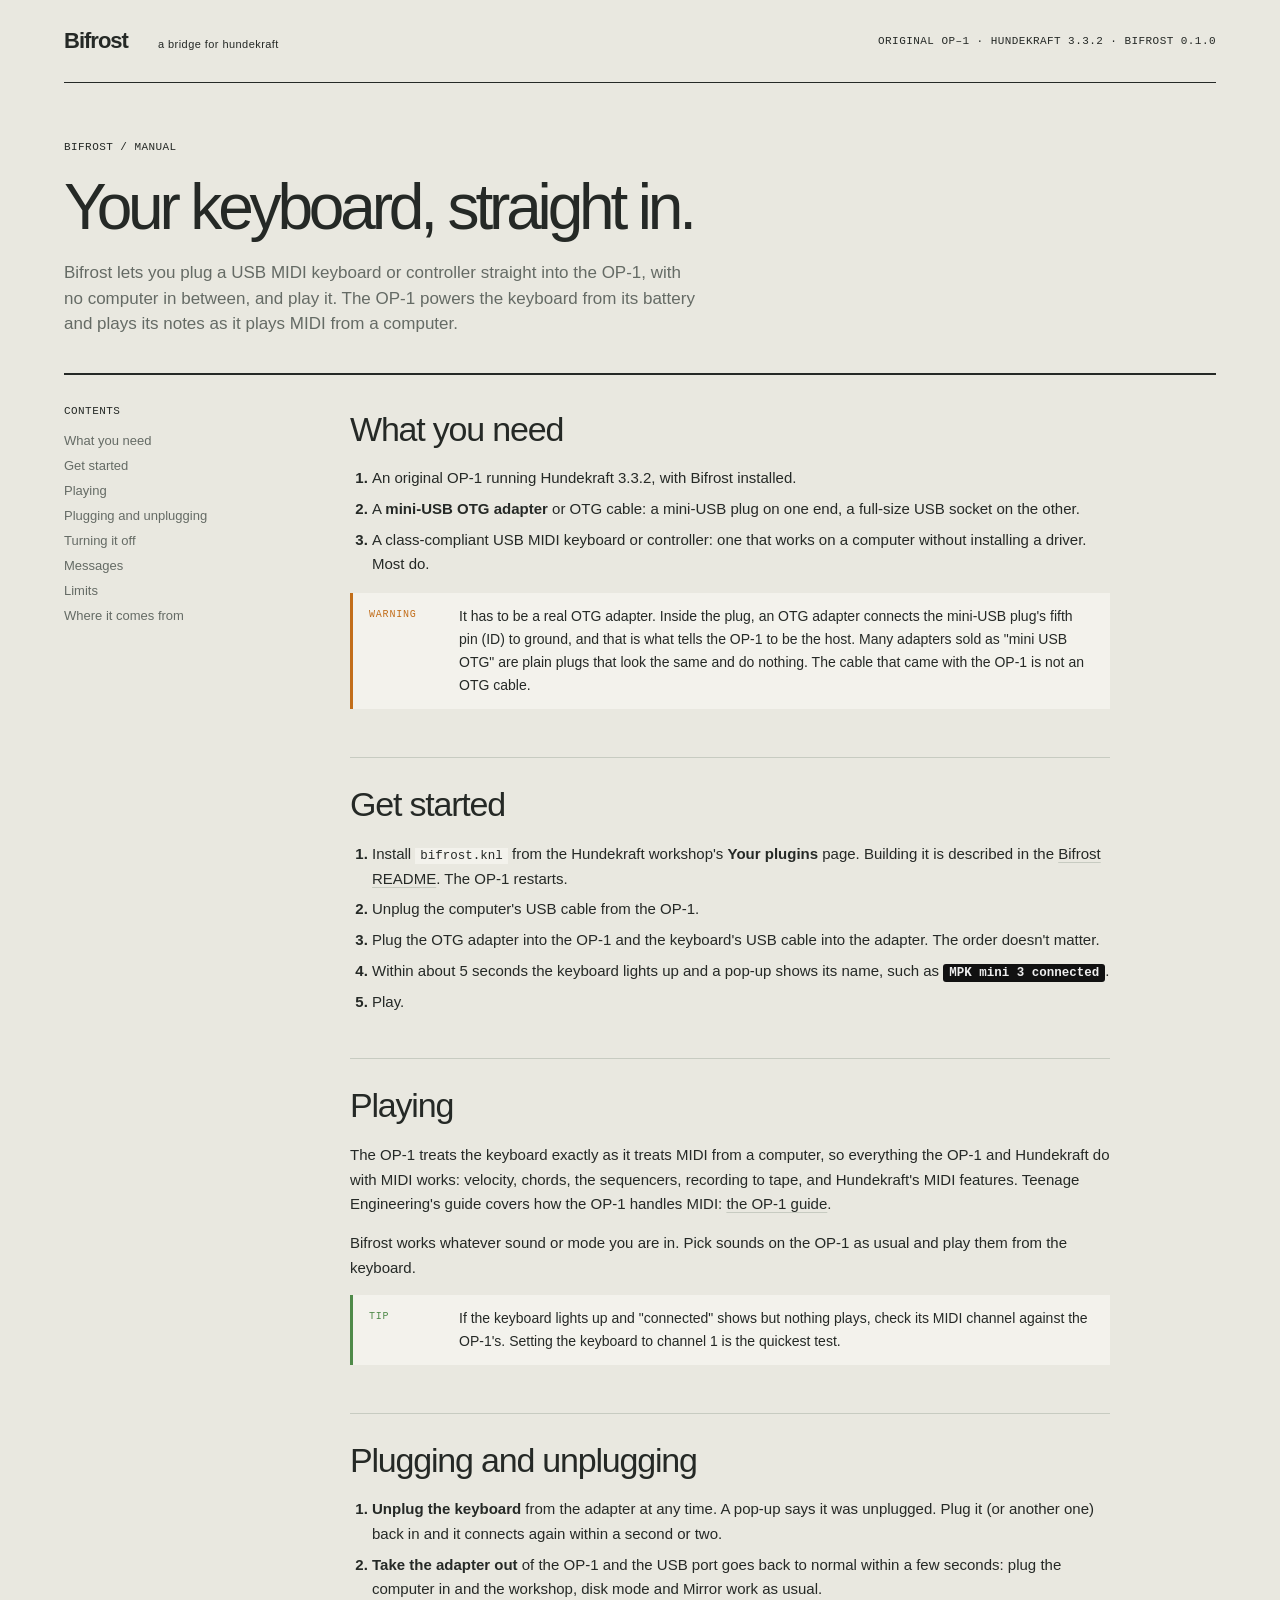
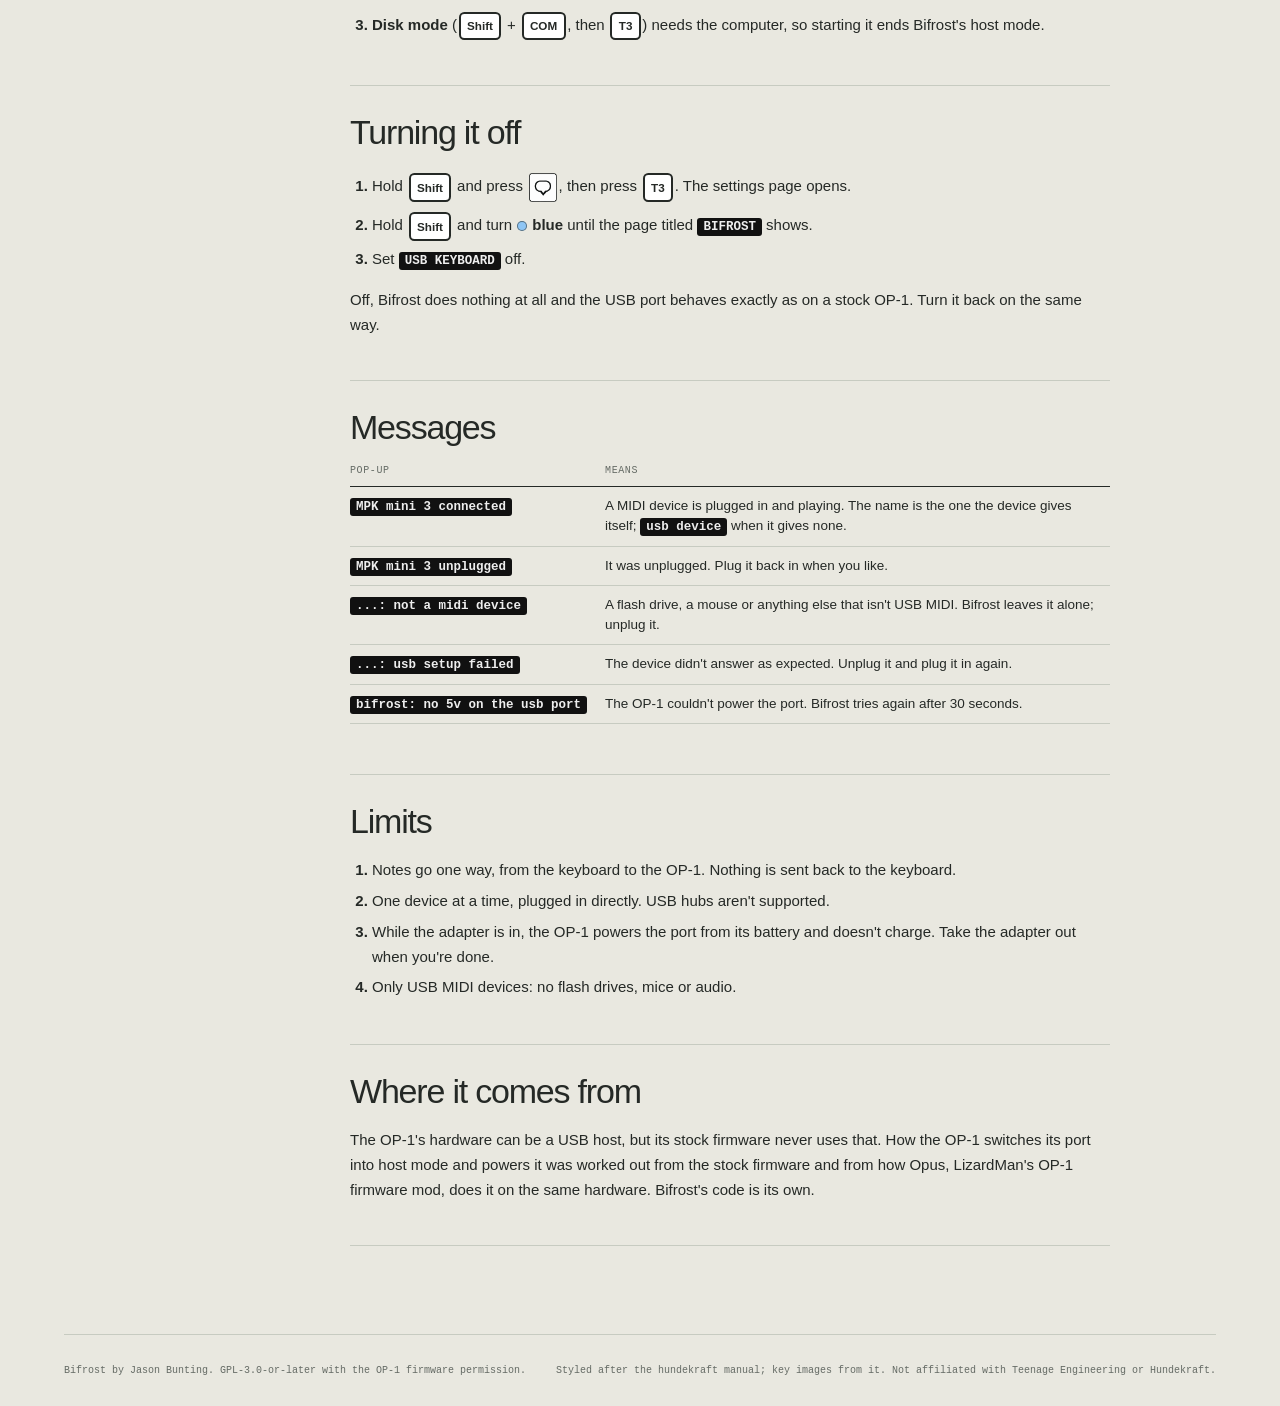
==== bifrost/manual/manual.html @ af66e002 "I might hate myself later for it, but here's everything. Claude and Astra and I are the only ones on" ====
<!doctype html>
<html lang="en">
<head>
<meta charset="utf-8"><meta name="viewport" content="width=device-width, initial-scale=1">
<title>Bifrost Manual</title>
<meta name="description" content="Bifrost, a feature for the OP-1 under Hundekraft: plug a USB MIDI keyboard straight into the OP-1 and play it.">
<link rel="stylesheet" href="manual.css">
</head>
<body>
<header><a href="manual.html" class="wordmark">Bifrost <span>a bridge for hundekraft</span></a><span class="edition">ORIGINAL OP–1 · HUNDEKRAFT 3.3.2 · BIFROST 0.1.0</span></header>
<main>
<section class="intro"><div class="eyebrow">BIFROST / MANUAL</div><h1>Your keyboard, straight in.</h1><p>Bifrost lets you plug a USB MIDI keyboard or controller straight into the OP-1, with no computer in between, and play it. The OP-1 powers the keyboard from its battery and plays its notes as it plays MIDI from a computer.</p></section>
<div class="manual-grid">
<details class="toc" open><summary>Contents</summary><ol>
<li><a href="#need">What you need</a></li>
<li><a href="#start">Get started</a></li>
<li><a href="#play">Playing</a></li>
<li><a href="#plug">Plugging and unplugging</a></li>
<li><a href="#off">Turning it off</a></li>
<li><a href="#messages">Messages</a></li>
<li><a href="#limits">Limits</a></li>
<li><a href="#credits">Where it comes from</a></li>
</ol></details>
<article class="manual-body">

<section class="chapter" id="need"><h2>What you need</h2>
<ol>
<li>An original OP-1 running Hundekraft 3.3.2, with Bifrost installed.</li>
<li>A <strong>mini-USB OTG adapter</strong> or OTG cable: a mini-USB plug on one end, a full-size USB socket on the other.</li>
<li>A class-compliant USB MIDI keyboard or controller: one that works on a computer without installing a driver. Most do.</li>
</ol>
<aside class="note note-warning"><span>Warning</span><p>It has to be a real OTG adapter. Inside the plug, an OTG adapter connects the mini-USB plug's fifth pin (ID) to ground, and that is what tells the OP-1 to be the host. Many adapters sold as "mini USB OTG" are plain plugs that look the same and do nothing. The cable that came with the OP-1 is not an OTG cable.</p></aside>
</section>

<section class="chapter" id="start"><h2>Get started</h2>
<ol>
<li>Install <code>bifrost.knl</code> from the Hundekraft workshop's <strong>Your plugins</strong> page. Building it is described in the <a href="../README.md">Bifrost README</a>. The OP-1 restarts.</li>
<li>Unplug the computer's USB cable from the OP-1.</li>
<li>Plug the OTG adapter into the OP-1 and the keyboard's USB cable into the adapter. The order doesn't matter.</li>
<li>Within about 5 seconds the keyboard lights up and a pop-up shows its name, such as <span class="lcd">MPK mini 3 connected</span>.</li>
<li>Play.</li>
</ol>
</section>

<section class="chapter" id="play"><h2>Playing</h2>
<p>The OP-1 treats the keyboard exactly as it treats MIDI from a computer, so everything the OP-1 and Hundekraft do with MIDI works: velocity, chords, the sequencers, recording to tape, and Hundekraft's MIDI features. Teenage Engineering's guide covers how the OP-1 handles MIDI: <a href="https://teenage.engineering/guides/op-1">the OP-1 guide</a>.</p>
<p>Bifrost works whatever sound or mode you are in. Pick sounds on the OP-1 as usual and play them from the keyboard.</p>
<aside class="note note-tip"><span>Tip</span><p>If the keyboard lights up and "connected" shows but nothing plays, check its MIDI channel against the OP-1's. Setting the keyboard to channel 1 is the quickest test.</p></aside>
</section>

<section class="chapter" id="plug"><h2>Plugging and unplugging</h2>
<ol>
<li><strong>Unplug the keyboard</strong> from the adapter at any time. A pop-up says it was unplugged. Plug it (or another one) back in and it connects again within a second or two.</li>
<li><strong>Take the adapter out</strong> of the OP-1 and the USB port goes back to normal within a few seconds: plug the computer in and the workshop, disk mode and Mirror work as usual.</li>
<li><strong>Disk mode</strong> (<span class="okey okey-text">Shift</span> + <span class="okey okey-text">COM</span>, then <span class="okey okey-text">T3</span>) needs the computer, so starting it ends Bifrost's host mode.</li>
</ol>
</section>

<section class="chapter" id="off"><h2>Turning it off</h2>
<ol>
<li>Hold <span class="okey okey-text">Shift</span> and press <img class="okey" src="keys/help.png" alt="help" title="help">, then press <span class="okey okey-text">T3</span>. The settings page opens.</li>
<li>Hold <span class="okey okey-text">Shift</span> and turn <span class="enc enc-b">blue</span> until the page titled <span class="lcd">BIFROST</span> shows.</li>
<li>Set <span class="lcd">USB KEYBOARD</span> off.</li>
</ol>
<p>Off, Bifrost does nothing at all and the USB port behaves exactly as on a stock OP-1. Turn it back on the same way.</p>
</section>

<section class="chapter" id="messages"><h2>Messages</h2>
<div class="table"><table><thead><tr><th scope="col">Pop-up</th><th scope="col">Means</th></tr></thead><tbody>
<tr><td data-label="Pop-up"><span class="lcd">MPK mini 3 connected</span></td><td data-label="Means">A MIDI device is plugged in and playing. The name is the one the device gives itself; <span class="lcd">usb device</span> when it gives none.</td></tr>
<tr><td data-label="Pop-up"><span class="lcd">MPK mini 3 unplugged</span></td><td data-label="Means">It was unplugged. Plug it back in when you like.</td></tr>
<tr><td data-label="Pop-up"><span class="lcd">...: not a midi device</span></td><td data-label="Means">A flash drive, a mouse or anything else that isn't USB MIDI. Bifrost leaves it alone; unplug it.</td></tr>
<tr><td data-label="Pop-up"><span class="lcd">...: usb setup failed</span></td><td data-label="Means">The device didn't answer as expected. Unplug it and plug it in again.</td></tr>
<tr><td data-label="Pop-up"><span class="lcd">bifrost: no 5v on the usb port</span></td><td data-label="Means">The OP-1 couldn't power the port. Bifrost tries again after 30 seconds.</td></tr>
</tbody></table></div>
</section>

<section class="chapter" id="limits"><h2>Limits</h2>
<ol>
<li>Notes go one way, from the keyboard to the OP-1. Nothing is sent back to the keyboard.</li>
<li>One device at a time, plugged in directly. USB hubs aren't supported.</li>
<li>While the adapter is in, the OP-1 powers the port from its battery and doesn't charge. Take the adapter out when you're done.</li>
<li>Only USB MIDI devices: no flash drives, mice or audio.</li>
</ol>
</section>

<section class="chapter" id="credits"><h2>Where it comes from</h2>
<p>The OP-1's hardware can be a USB host, but its stock firmware never uses that. How the OP-1 switches its port into host mode and powers it was worked out from the stock firmware and from how Opus, LizardMan's OP-1 firmware mod, does it on the same hardware. Bifrost's code is its own.</p>
</section>

</article>
</div>
</main>
<footer><span>Bifrost by Jason Bunting. GPL-3.0-or-later with the OP-1 firmware permission.</span><span>Styled after the hundekraft manual; key images from it. Not affiliated with Teenage Engineering or Hundekraft.</span></footer>
</body>
</html>
---- bifrost/manual/manual.css ----
/* Mouth manual. The look, colours, key badges and figure layout follow the Hundekraft workshop manual
 * (https://github.com/hundekraft/op1-workshop, manual/manual.css and style.css, GPL-3.0-or-later), as the Pattern+
 * manual does; this is a copy of patternplus/manual/manual.css so each project stands alone. */
:root{--paper:#e9e8e0;--ink:#252926;--muted:#656b65;--line:#c7cbc1;--red:#d87765;
 --knob-b:#8fc6f5;--knob-g:#70d28a;--knob-w:#fefafb;--knob-o:#fe813b;
 font-family:"Helvetica Neue",Helvetica,sans-serif;color:var(--ink);background:var(--paper);font-synthesis:none}
*{box-sizing:border-box}
body{margin:0;background:var(--paper)}
a{color:inherit}
:focus-visible{outline:3px solid #267bb2;outline-offset:5px}
header,footer{display:flex;justify-content:space-between;align-items:center;margin:0 5vw;padding:28px 0;border-bottom:1px solid var(--ink);gap:20px}
footer{border-top:1px solid var(--line);border-bottom:0;color:var(--muted);font:10px/1.5 "SFMono-Regular",Consolas,monospace}
.wordmark{font-weight:800;font-size:22px;text-decoration:none;letter-spacing:-1px}
.wordmark span{margin-left:25px;font-size:11px;letter-spacing:.04em;font-weight:400}
.edition,.eyebrow{font:11px/1.5 "SFMono-Regular",Consolas,monospace;letter-spacing:.04em}
main{max-width:1440px;margin:auto;padding:0 5vw}
.intro{padding:56px 0 36px}
.eyebrow{margin-bottom:20px}
h1{font-size:clamp(44px,5vw,76px);font-weight:500;line-height:.98;letter-spacing:-.065em;margin:0 0 22px}
.intro p{font-size:17px;line-height:1.5;color:var(--muted);margin:0;max-width:640px}
.manual-actions{display:flex;flex-wrap:wrap;gap:12px 22px;margin-top:26px;font-size:14px}
.manual-grid{display:grid;grid-template-columns:230px minmax(0,1fr);gap:56px;align-items:start;border-top:2px solid var(--ink);padding-top:28px}
.toc{position:sticky;top:20px;max-height:calc(100vh - 40px);overflow:auto;font-size:13px;padding-bottom:20px}
.toc summary{font:11px/1.5 "SFMono-Regular",Consolas,monospace;letter-spacing:.04em;list-style:none;margin-bottom:12px;text-transform:uppercase}
.toc summary::-webkit-details-marker{display:none}
.toc ol{list-style:none;margin:0;padding:0}
.toc>ol>li{margin:0 0 6px}
.toc a{text-decoration:none;color:var(--muted);display:block;padding:2px 0}
.toc a:hover{color:var(--ink)}
.toc ol ol{padding-left:12px;border-left:1px solid var(--line);margin:4px 0 8px}
.manual-body{max-width:760px;min-width:0;overflow-wrap:break-word;font-size:15px;line-height:1.65;padding-bottom:60px}
.chapter{padding-bottom:28px;margin-bottom:28px;border-bottom:1px solid var(--line);scroll-margin-top:16px}
.chapter>h2{font-size:34px;font-weight:500;letter-spacing:-1.2px;line-height:1.1;margin:8px 0 18px}
.manual-body h3{font-size:21px;font-weight:600;letter-spacing:-.4px;margin:38px 0 10px;scroll-margin-top:16px}
.manual-body h4{font-size:15px;font-weight:700;margin:26px 0 6px;scroll-margin-top:16px}
.manual-body p{margin:0 0 14px}
.manual-body ul,.manual-body ol{margin:0 0 16px;padding-left:22px}
.manual-body li{margin:0 0 6px}
.manual-body ol>li::marker{font-weight:600}
.manual-body a{text-decoration-color:var(--line);text-underline-offset:3px}
.manual-body a:hover{text-decoration-color:var(--ink)}
code{font:12.5px "SFMono-Regular",Consolas,monospace;background:#f3f2ec;padding:1px 5px}
.lcd{font:600 12.5px "SFMono-Regular",Consolas,monospace;background:#111;color:#eee;padding:2px 6px;border-radius:3px;white-space:nowrap}
.lcd.red{color:var(--red)}.lcd.green{color:var(--knob-g)}
.enc{font-weight:600;white-space:nowrap}
.enc::before{content:"";display:inline-block;width:10px;height:10px;border-radius:50%;margin:0 5px 0 1px;vertical-align:-1px;background:var(--c);box-shadow:0 0 0 1px rgba(37,41,38,.55) inset}
.enc-b{--c:var(--knob-b)}.enc-g{--c:var(--knob-g)}.enc-w{--c:var(--knob-w)}.enc-o{--c:var(--knob-o)}
.knobchip{display:inline-block;font-weight:600;padding:1px 10px 2px;border-radius:100px;background:var(--c);box-shadow:0 0 0 1px rgba(37,41,38,.45) inset;white-space:nowrap}
.table{overflow-x:auto;margin:6px 0 22px}
.manual-body table{width:100%;border-collapse:collapse;font-size:13.5px;line-height:1.5}
.manual-body th{font:10px/1.4 "SFMono-Regular",Consolas,monospace;letter-spacing:.06em;text-transform:uppercase;color:var(--muted);text-align:left;font-weight:400;padding:0 12px 8px 0;border-bottom:1px solid var(--ink)}
.manual-body td{padding:9px 12px 9px 0;border-bottom:1px solid var(--line);vertical-align:top}
.manual-body td:first-child{white-space:nowrap;padding-right:18px}
.note{display:grid;grid-template-columns:78px 1fr;gap:12px;border-left:3px solid var(--c);background:#f3f2ec;padding:12px 16px;margin:8px 0 20px;font-size:14px}
.note span{font:10px/2 "SFMono-Regular",Consolas,monospace;letter-spacing:.08em;text-transform:uppercase;color:var(--c)}
.note p{margin:0}
.note-tip{--c:#4f8a49}.note-note{--c:#3c84b5}.note-warning{--c:#c26e1a}
.screen{margin:10px 0 28px}
.screen>img,.screen>.shot{display:block;width:100%;max-width:480px;height:auto;background:#000;border-radius:10px;border:6px solid #1b1d1c}
.screen.small>img,.screen.small>.shot{max-width:360px}
/* a screenshot still to be taken: same frame as a real one */
.screen>.shot{aspect-ratio:2/1;display:flex;flex-direction:column;justify-content:center;align-items:center;gap:6px;padding:16px;text-align:center;color:#9a9f98;font:11px/1.5 "SFMono-Regular",Consolas,monospace}
.shot b{color:#eee;font-size:12px}
.screen figcaption{font-size:13px;color:var(--muted);margin:10px 0 0;max-width:480px}
.screen figcaption b{font:10px "SFMono-Regular",Consolas,monospace;letter-spacing:.06em;color:var(--ink);margin-right:6px;text-transform:uppercase}
.legend{list-style:none;padding:0!important;margin:10px 0 0!important;max-width:640px;font-size:13.5px}
.legend li{display:flex;gap:9px;align-items:flex-start;margin:0 0 7px!important;line-height:1.45}
.dot{flex:none;display:inline-grid;place-items:center;width:19px;height:19px;border-radius:50%;font:700 10px/1 "Helvetica Neue",Helvetica,sans-serif;font-style:normal;color:#111;background:var(--c);box-shadow:0 0 0 1px rgba(0,0,0,.35) inset;margin-top:1px}
.dot-b{--c:var(--knob-b)}.dot-g{--c:var(--knob-g)}.dot-w{--c:var(--knob-w)}.dot-o{--c:var(--knob-o)}.dot-n{--c:#a9a6e6}
.screen.side{display:grid;grid-template-columns:minmax(0,480px) minmax(0,1fr);gap:8px 24px;align-items:start}
.screen.side>.shot,.screen.side>img{grid-row:1}
.screen.side .legend{grid-column:2;grid-row:1;margin:0!important}
.screen.side figcaption{grid-column:1/-1}
/* OP-1 keys: images sized in em so wrapped lines never collide */
.okey{height:1.9em;width:auto;vertical-align:middle;margin:0 .1em}
.manual-body p:has(.okey),.manual-body li:has(.okey),.manual-body td:has(.okey),.screen figcaption:has(.okey),.legend li:has(.okey){line-height:2.2!important}
.okey-text{display:inline-flex;align-items:center;justify-content:center;font:700 .78em/1 "Helvetica Neue",Helvetica,sans-serif;height:2.44em;min-width:2.44em;padding:0 .55em;vertical-align:middle;margin:0 .13em;background:#fff;border:2px solid #252926;border-radius:.45em;color:#252926}
@media(max-width:900px){
 .manual-grid{grid-template-columns:1fr;gap:20px}
 .toc{position:static;max-height:none}
 .screen.side{grid-template-columns:1fr}.screen.side .legend{grid-column:1;grid-row:auto}
 .wordmark span{display:none}
}
@media(max-width:640px){
 header{padding:22px 0}.edition{font-size:9px}
 .manual-body .table{overflow:visible}
 .manual-body table,.manual-body tbody,.manual-body tr,.manual-body td{display:block;width:100%}
 .manual-body thead{display:none}
 .manual-body tr{border-bottom:1px solid var(--line);padding:8px 0}
 .manual-body td{border:0;padding:2px 0}
 .manual-body td[data-label]::before{content:attr(data-label);display:block;font:10px/1.4 "SFMono-Regular",Consolas,monospace;letter-spacing:.06em;text-transform:uppercase;color:var(--muted)}
 .note{grid-template-columns:1fr;gap:2px}
 footer{flex-direction:column;align-items:flex-start;gap:10px}
}
@media print{.toc,header .edition{display:none}.manual-grid{display:block}}
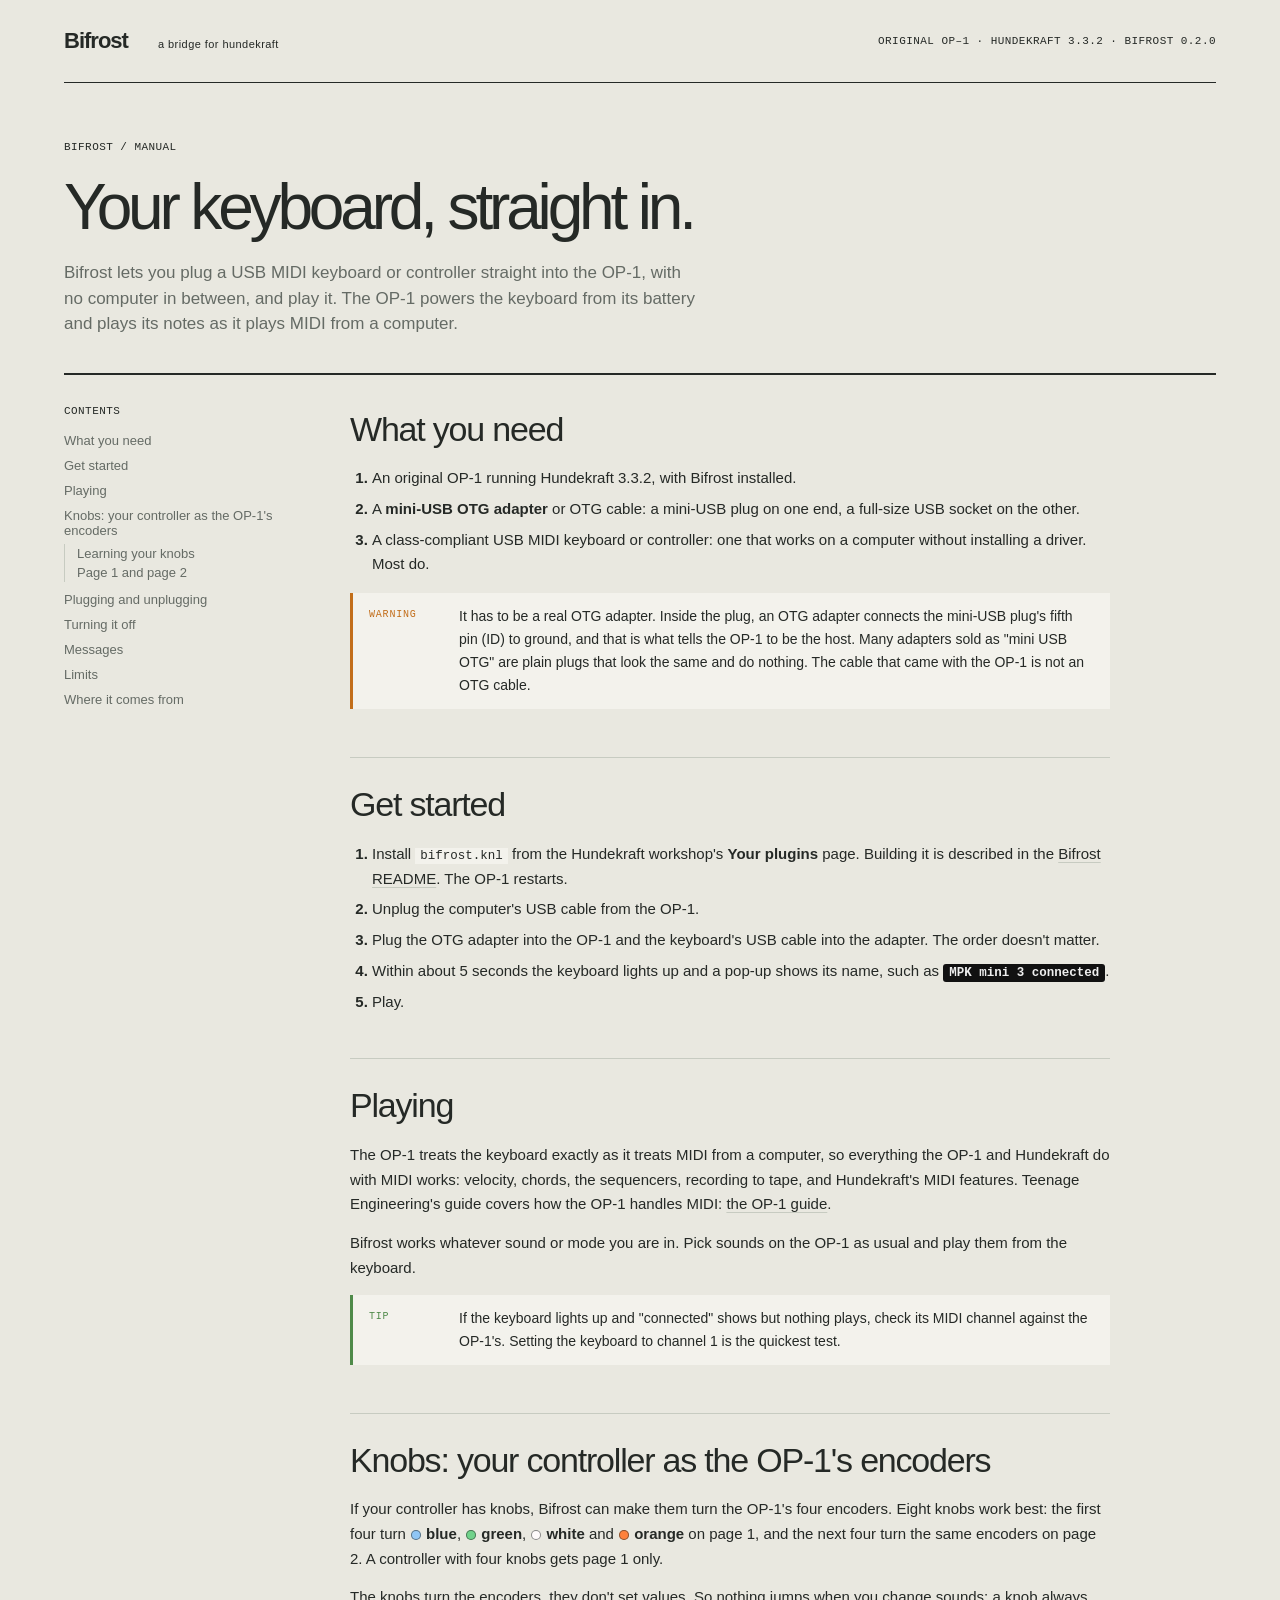
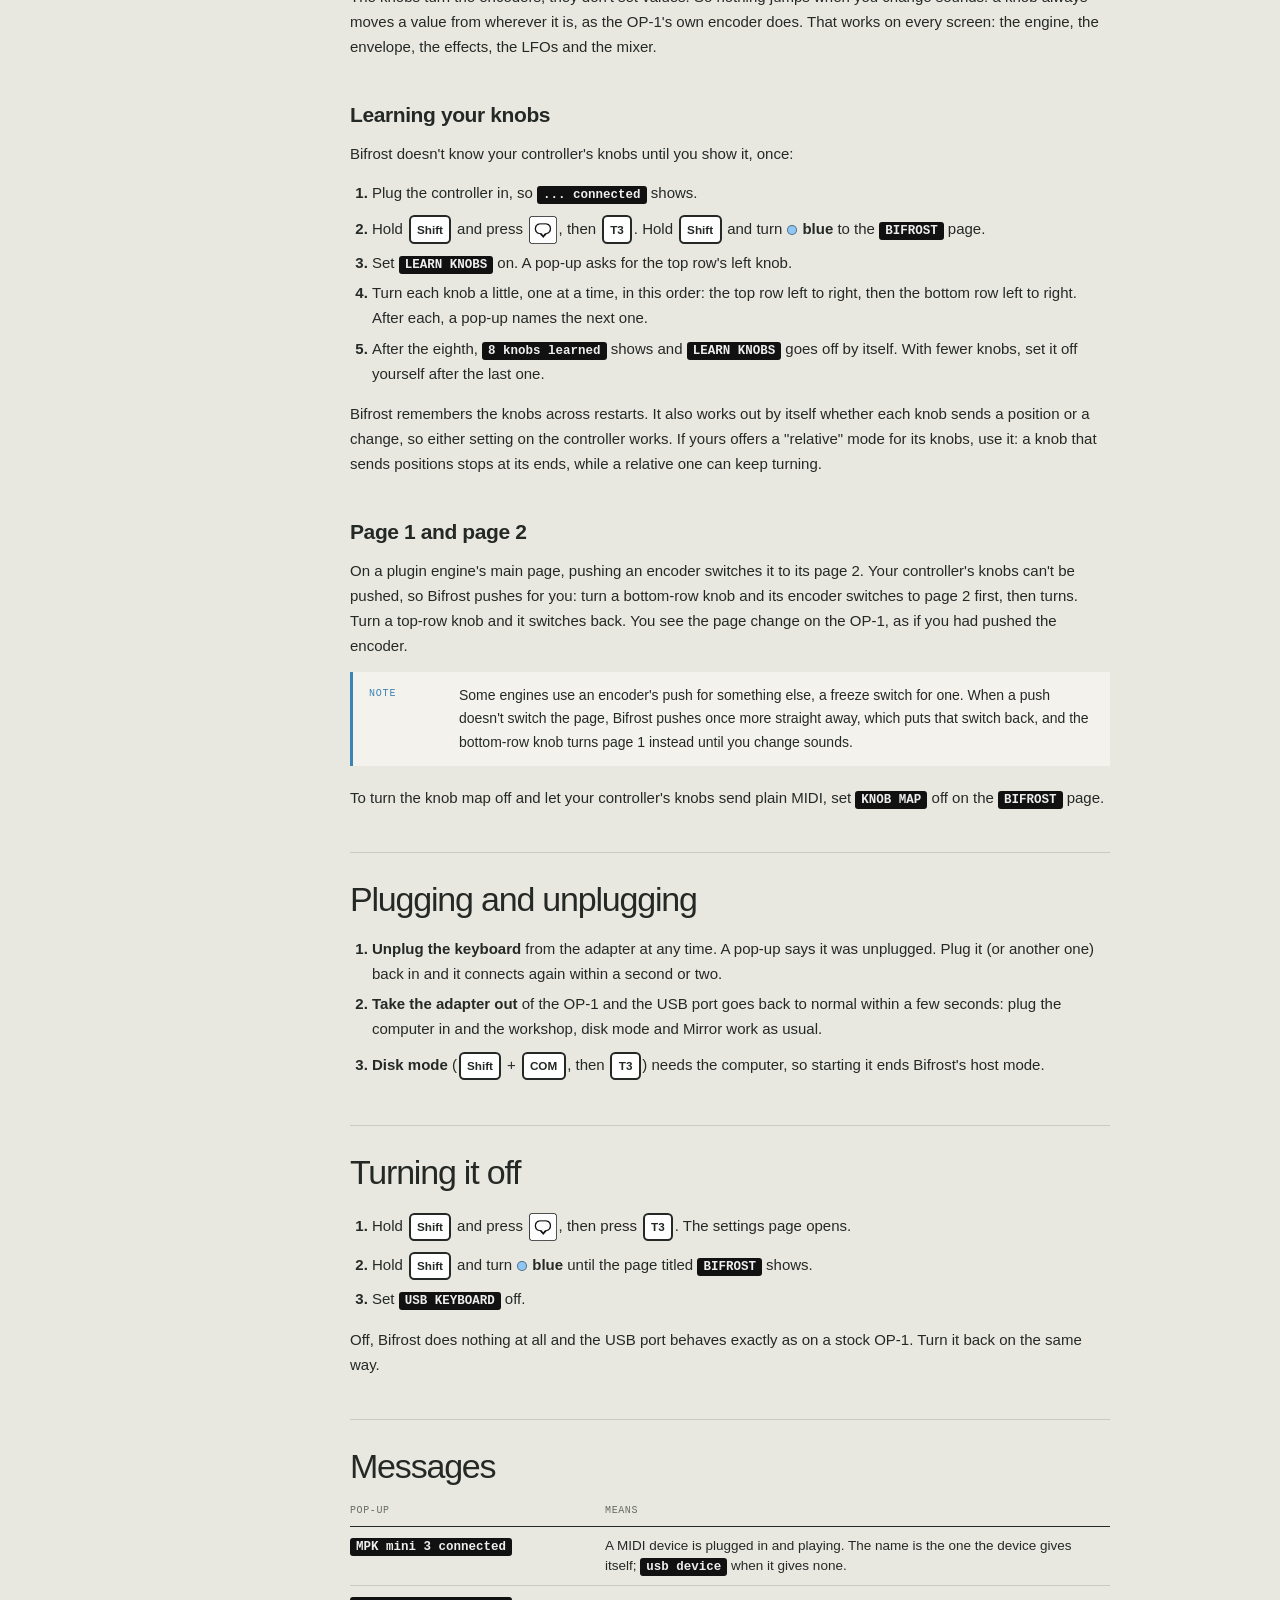
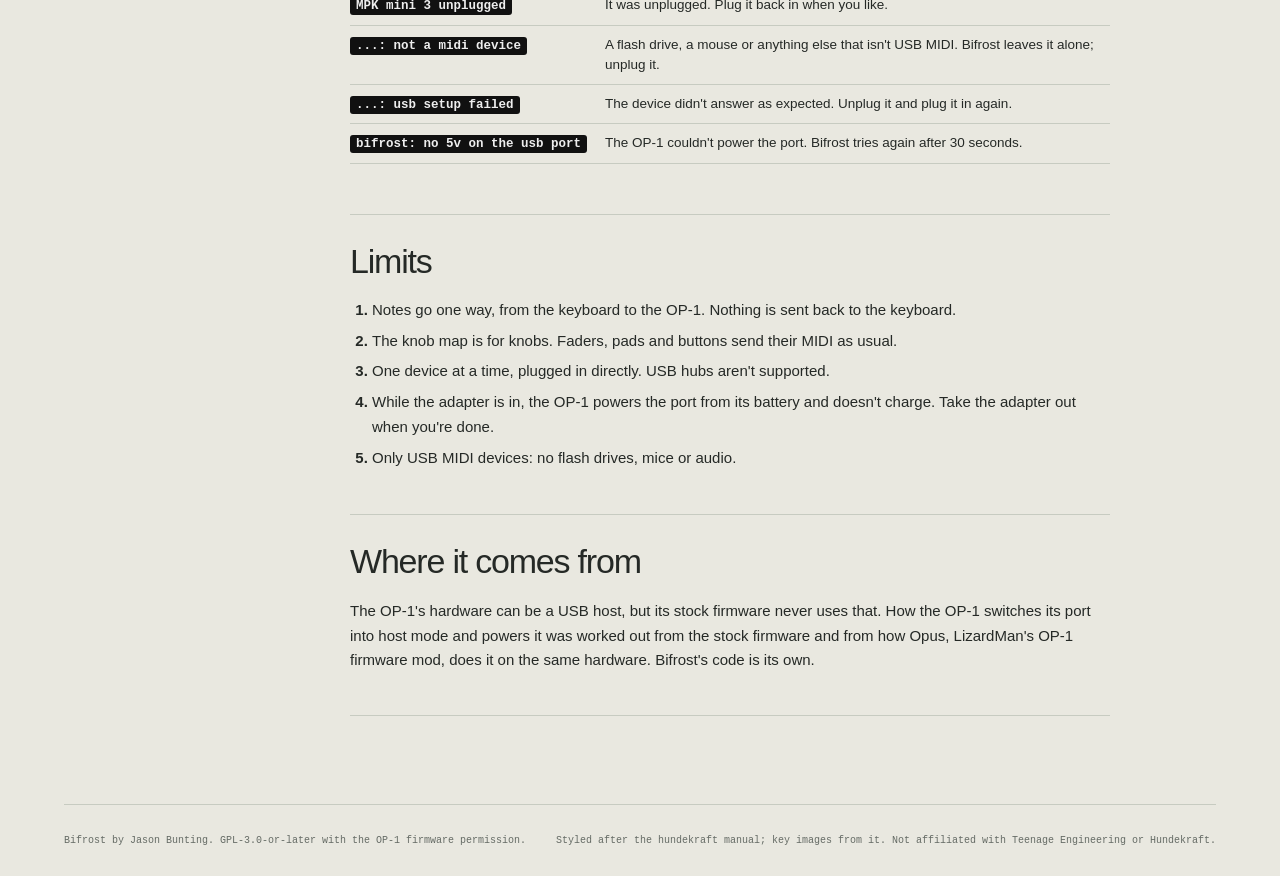
==== commit 80e2d3b6: "Changes to both Norn and Bifrost." ====
--- a/bifrost/manual/manual.html
+++ b/bifrost/manual/manual.html
@@ -7,7 +7,7 @@
 <link rel="stylesheet" href="manual.css">
 </head>
 <body>
-<header><a href="manual.html" class="wordmark">Bifrost <span>a bridge for hundekraft</span></a><span class="edition">ORIGINAL OP–1 · HUNDEKRAFT 3.3.2 · BIFROST 0.1.0</span></header>
+<header><a href="manual.html" class="wordmark">Bifrost <span>a bridge for hundekraft</span></a><span class="edition">ORIGINAL OP–1 · HUNDEKRAFT 3.3.2 · BIFROST 0.2.0</span></header>
 <main>
 <section class="intro"><div class="eyebrow">BIFROST / MANUAL</div><h1>Your keyboard, straight in.</h1><p>Bifrost lets you plug a USB MIDI keyboard or controller straight into the OP-1, with no computer in between, and play it. The OP-1 powers the keyboard from its battery and plays its notes as it plays MIDI from a computer.</p></section>
 <div class="manual-grid">
@@ -15,6 +15,7 @@
 <li><a href="#need">What you need</a></li>
 <li><a href="#start">Get started</a></li>
 <li><a href="#play">Playing</a></li>
+<li><a href="#knobs">Knobs: your controller as the OP-1's encoders</a><ol><li><a href="#learn">Learning your knobs</a></li><li><a href="#pages">Page 1 and page 2</a></li></ol></li>
 <li><a href="#plug">Plugging and unplugging</a></li>
 <li><a href="#off">Turning it off</a></li>
 <li><a href="#messages">Messages</a></li>
@@ -48,6 +49,29 @@
 <aside class="note note-tip"><span>Tip</span><p>If the keyboard lights up and "connected" shows but nothing plays, check its MIDI channel against the OP-1's. Setting the keyboard to channel 1 is the quickest test.</p></aside>
 </section>
 
+<section class="chapter" id="knobs"><h2>Knobs: your controller as the OP-1's encoders</h2>
+<p>If your controller has knobs, Bifrost can make them turn the OP-1's four encoders. Eight knobs work best: the first four turn <span class="enc enc-b">blue</span>, <span class="enc enc-g">green</span>, <span class="enc enc-w">white</span> and <span class="enc enc-o">orange</span> on page 1, and the next four turn the same encoders on page 2. A controller with four knobs gets page 1 only.</p>
+<p>The knobs turn the encoders, they don't set values. So nothing jumps when you change sounds: a knob always moves a value from wherever it is, as the OP-1's own encoder does. That works on every screen: the engine, the envelope, the effects, the LFOs and the mixer.</p>
+<div class="sub">
+<h3 id="learn">Learning your knobs</h3>
+<p>Bifrost doesn't know your controller's knobs until you show it, once:</p>
+<ol>
+<li>Plug the controller in, so <span class="lcd">... connected</span> shows.</li>
+<li>Hold <span class="okey okey-text">Shift</span> and press <img class="okey" src="keys/help.png" alt="help" title="help">, then <span class="okey okey-text">T3</span>. Hold <span class="okey okey-text">Shift</span> and turn <span class="enc enc-b">blue</span> to the <span class="lcd">BIFROST</span> page.</li>
+<li>Set <span class="lcd">LEARN KNOBS</span> on. A pop-up asks for the top row's left knob.</li>
+<li>Turn each knob a little, one at a time, in this order: the top row left to right, then the bottom row left to right. After each, a pop-up names the next one.</li>
+<li>After the eighth, <span class="lcd">8 knobs learned</span> shows and <span class="lcd">LEARN KNOBS</span> goes off by itself. With fewer knobs, set it off yourself after the last one.</li>
+</ol>
+<p>Bifrost remembers the knobs across restarts. It also works out by itself whether each knob sends a position or a change, so either setting on the controller works. If yours offers a "relative" mode for its knobs, use it: a knob that sends positions stops at its ends, while a relative one can keep turning.</p>
+</div>
+<div class="sub">
+<h3 id="pages">Page 1 and page 2</h3>
+<p>On a plugin engine's main page, pushing an encoder switches it to its page 2. Your controller's knobs can't be pushed, so Bifrost pushes for you: turn a bottom-row knob and its encoder switches to page 2 first, then turns. Turn a top-row knob and it switches back. You see the page change on the OP-1, as if you had pushed the encoder.</p>
+<aside class="note note-note"><span>Note</span><p>Some engines use an encoder's push for something else, a freeze switch for one. When a push doesn't switch the page, Bifrost pushes once more straight away, which puts that switch back, and the bottom-row knob turns page 1 instead until you change sounds.</p></aside>
+<p>To turn the knob map off and let your controller's knobs send plain MIDI, set <span class="lcd">KNOB MAP</span> off on the <span class="lcd">BIFROST</span> page.</p>
+</div>
+</section>
+
 <section class="chapter" id="plug"><h2>Plugging and unplugging</h2>
 <ol>
 <li><strong>Unplug the keyboard</strong> from the adapter at any time. A pop-up says it was unplugged. Plug it (or another one) back in and it connects again within a second or two.</li>
@@ -78,6 +102,7 @@
 <section class="chapter" id="limits"><h2>Limits</h2>
 <ol>
 <li>Notes go one way, from the keyboard to the OP-1. Nothing is sent back to the keyboard.</li>
+<li>The knob map is for knobs. Faders, pads and buttons send their MIDI as usual.</li>
 <li>One device at a time, plugged in directly. USB hubs aren't supported.</li>
 <li>While the adapter is in, the OP-1 powers the port from its battery and doesn't charge. Take the adapter out when you're done.</li>
 <li>Only USB MIDI devices: no flash drives, mice or audio.</li>
